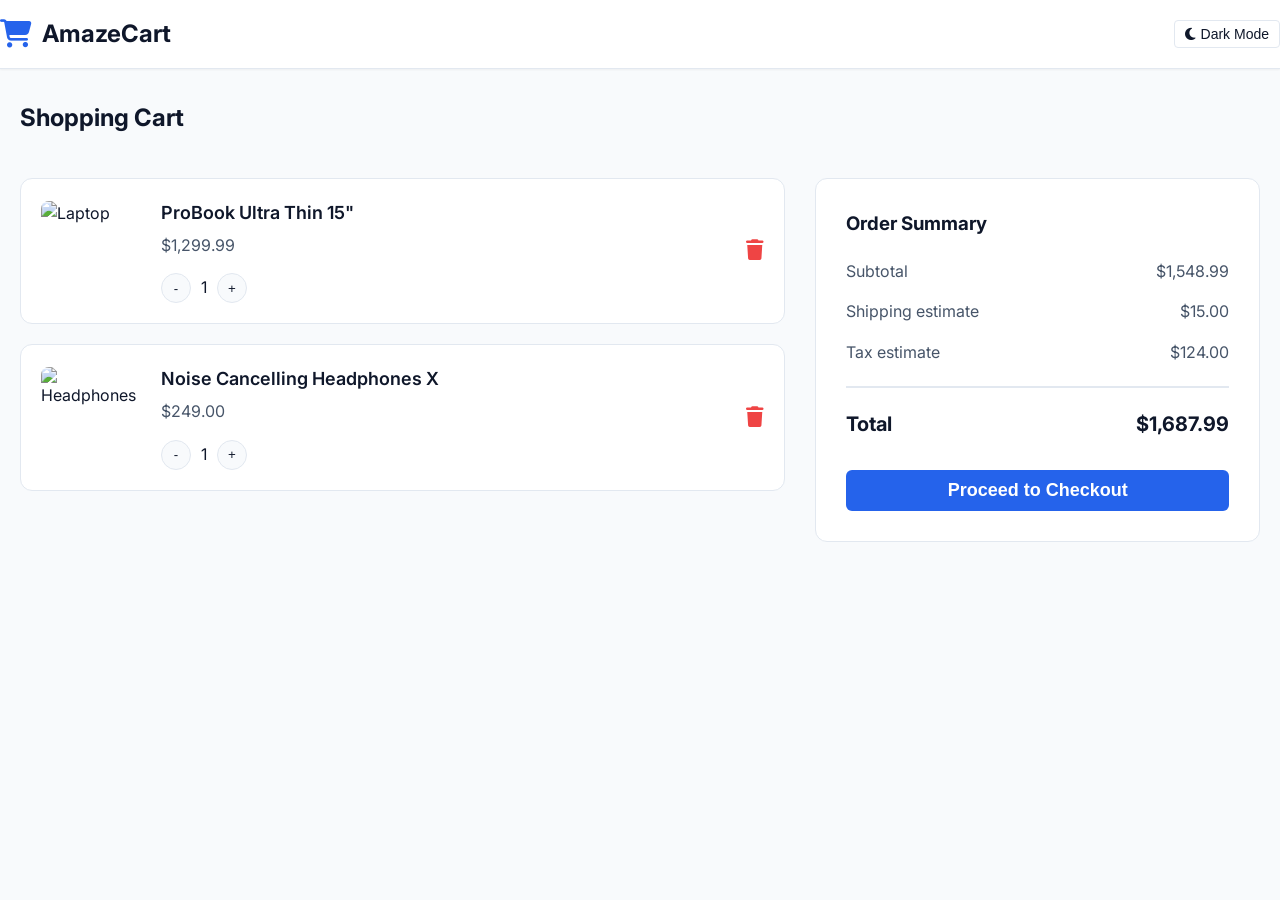
==== cart.html @ 75f3d653 "first commit" ====
<!DOCTYPE html>
<html lang="en" data-theme="light">
<head>
  <meta charset="UTF-8">
  <meta name="viewport" content="width=device-width, initial-scale=1.0">
  <title>Shopping Cart - AmazeCart</title>
  
  <link rel="stylesheet" href="https://cdnjs.cloudflare.com/ajax/libs/font-awesome/6.4.0/css/all.min.css">
  <link rel="stylesheet" href="styles/main.css">
  <style>
    .cart-container {
      display: flex;
      gap: 30px;
      margin-top: 40px;
      margin-bottom: 60px;
    }
    
    .cart-items {
      flex: 2;
    }
    
    .cart-summary {
      flex: 1;
      background: var(--surface-color);
      padding: 30px;
      border-radius: 12px;
      border: 1px solid var(--border-color);
      height: fit-content;
      position: sticky;
      top: 100px;
    }
    
    .cart-item {
      display: flex;
      gap: 20px;
      padding: 20px;
      background: var(--surface-color);
      border-radius: 12px;
      border: 1px solid var(--border-color);
      margin-bottom: 20px;
      align-items: center;
    }
    
    .cart-item img {
      width: 100px;
      height: 100px;
      object-fit: cover;
      border-radius: 8px;
    }
    
    .cart-item-details {
      flex: 1;
    }
    
    .cart-item-title {
      font-size: 18px;
      font-weight: 600;
      margin-bottom: 5px;
    }
    
    .cart-item-price {
      font-size: 16px;
      color: var(--text-secondary);
      margin-bottom: 15px;
    }
    
    .qty-controls {
      display: flex;
      align-items: center;
      gap: 10px;
    }
    
    .qty-btn {
      width: 30px;
      height: 30px;
      border-radius: 50%;
      border: 1px solid var(--border-color);
      background: var(--bg-color);
      cursor: pointer;
      display: flex;
      align-items: center;
      justify-content: center;
      color: var(--text-primary);
    }
    
    .remove-btn {
      color: var(--error-color);
      background: none;
      border: none;
      cursor: pointer;
      font-size: 20px;
    }
    
    .summary-row {
      display: flex;
      justify-content: space-between;
      margin-bottom: 15px;
      color: var(--text-secondary);
    }
    
    .summary-total {
      display: flex;
      justify-content: space-between;
      margin-top: 20px;
      padding-top: 20px;
      border-top: 2px solid var(--border-color);
      font-size: 20px;
      font-weight: bold;
      color: var(--text-primary);
    }
    
  </style>
</head>
<body>

  <header>
    <div class="container top-bar">
      <a href="index.html" class="logo">
        <i class="fas fa-shopping-cart"></i>
        <span>AmazeCart</span>
      </a>
      
      <div class="nav-icons">
        <div class="controls">
          <button id="theme-toggle" class="theme-toggle">
            <i class="fas fa-moon"></i> Dark Mode
          </button>
        </div>
      </div>
    </div>
  </header>

  <main class="container">
    <h2 style="margin-top: 30px;">Shopping Cart</h2>
    
    <div class="cart-container">
      <div class="cart-items">
        
        <div class="cart-item">
          <img src="https://images.unsplash.com/photo-1611186871348-b1ce696e52c9?auto=format&fit=crop&q=80&w=200" alt="Laptop">
          <div class="cart-item-details">
            <div class="cart-item-title">ProBook Ultra Thin 15"</div>
            <div class="cart-item-price">$1,299.99</div>
            <div class="qty-controls">
              <button class="qty-btn">-</button>
              <span>1</span>
              <button class="qty-btn">+</button>
            </div>
          </div>
          <button class="remove-btn" title="Remove Item"><i class="fas fa-trash"></i></button>
        </div>

        <div class="cart-item">
          <img src="https://images.unsplash.com/photo-1505740420928-5e560c06d30e?auto=format&fit=crop&q=80&w=200" alt="Headphones">
          <div class="cart-item-details">
            <div class="cart-item-title">Noise Cancelling Headphones X</div>
            <div class="cart-item-price">$249.00</div>
            <div class="qty-controls">
              <button class="qty-btn">-</button>
              <span>1</span>
              <button class="qty-btn">+</button>
            </div>
          </div>
          <button class="remove-btn" title="Remove Item"><i class="fas fa-trash"></i></button>
        </div>

      </div>

      <div class="cart-summary">
        <h3 style="margin-bottom: 20px;">Order Summary</h3>
        <div class="summary-row">
          <span>Subtotal</span>
          <span>$1,548.99</span>
        </div>
        <div class="summary-row">
          <span>Shipping estimate</span>
          <span>$15.00</span>
        </div>
        <div class="summary-row">
          <span>Tax estimate</span>
          <span>$124.00</span>
        </div>
        
        <div class="summary-total">
          <span>Total</span>
          <span>$1,687.99</span>
        </div>
        
        <button class="btn btn-primary" style="width: 100%; margin-top: 30px; font-size: 18px;">Proceed to Checkout</button>
      </div>
    </div>
  </main>

  <script src="scripts/main.js"></script>
</body>
</html>
---- styles/main.css ----
@import url('https://fonts.googleapis.com/css2?family=Inter:wght@300;400;500;600;700&display=swap');

:root {
  /* Default Light Theme (Theme 1) */
  --bg-color: #f8fafc;
  --surface-color: #ffffff;
  --text-primary: #0f172a;
  --text-secondary: #475569;
  --accent-primary: #2563eb;
  --accent-hover: #1d4ed8;
  --accent-secondary: #f59e0b;
  --border-color: #e2e8f0;
  --success-color: #10b981;
  --error-color: #ef4444;
  --shadow-sm: 0 1px 2px 0 rgba(0, 0, 0, 0.05);
  --shadow-md: 0 4px 6px -1px rgba(0, 0, 0, 0.1), 0 2px 4px -1px rgba(0, 0, 0, 0.06);
  --shadow-lg: 0 10px 15px -3px rgba(0, 0, 0, 0.1), 0 4px 6px -2px rgba(0, 0, 0, 0.05);
  --transition-speed: 0.3s;
  --layout-container-width: 1280px;
}

[data-theme="dark"] {
  /* Dark Theme (Theme 2) */
  --bg-color: #0f172a;
  --surface-color: #1e293b;
  --text-primary: #f8fafc;
  --text-secondary: #94a3b8;
  --accent-primary: #3b82f6;
  --accent-hover: #60a5fa;
  --accent-secondary: #fbbf24;
  --border-color: #334155;
  --shadow-sm: 0 1px 2px 0 rgba(0,0,0,0.5);
  --shadow-md: 0 4px 6px -1px rgba(0,0,0,0.5), 0 2px 4px -1px rgba(0,0,0,0.3);
  --shadow-lg: 0 10px 15px -3px rgba(0,0,0,0.5), 0 4px 6px -2px rgba(0,0,0,0.3);
}

* {
  margin: 0;
  padding: 0;
  box-sizing: border-box;
}

body {
  font-family: 'Inter', sans-serif;
  background-color: var(--bg-color);
  color: var(--text-primary);
  line-height: 1.6;
  transition: background-color var(--transition-speed) ease, color var(--transition-speed) ease;
}

a {
  text-decoration: none;
  color: var(--accent-primary);
  transition: color 0.2s ease;
}

a:hover {
  color: var(--accent-hover);
}

ul {
  list-style: none;
}

.container {
  max-width: var(--layout-container-width);
  margin: 0 auto;
  padding: 0 20px;
}

/* Header */
header {
  background-color: var(--surface-color);
  border-bottom: 1px solid var(--border-color);
  position: sticky;
  top: 0;
  z-index: 100;
  box-shadow: var(--shadow-sm);
  transition: background-color var(--transition-speed), border-color var(--transition-speed);
}

.top-bar {
  display: flex;
  justify-content: space-between;
  align-items: center;
  padding: 15px 0;
}

.logo {
  font-size: 24px;
  font-weight: 700;
  color: var(--text-primary);
  display: flex;
  align-items: center;
  gap: 10px;
}

.logo i {
  color: var(--accent-primary);
  font-size: 28px;
}

.search-bar {
  display: flex;
  flex: 1;
  max-width: 500px;
  margin: 0 40px;
}

.search-bar input {
  width: 100%;
  padding: 10px 15px;
  border: 1px solid var(--border-color);
  border-right: none;
  border-radius: 4px 0 0 4px;
  background-color: var(--bg-color);
  color: var(--text-primary);
  outline: none;
}

.search-bar button {
  padding: 10px 20px;
  background-color: var(--accent-secondary);
  border: 1px solid var(--accent-secondary);
  border-radius: 0 4px 4px 0;
  color: #fff;
  cursor: pointer;
  transition: background-color 0.2s;
}

.search-bar button:hover {
  background-color: #d97706;
}

.nav-icons {
  display: flex;
  gap: 20px;
  align-items: center;
}

.nav-icon {
  color: var(--text-primary);
  font-size: 20px;
  position: relative;
  cursor: pointer;
}

.nav-icon .badge {
  position: absolute;
  top: -8px;
  right: -8px;
  background-color: var(--error-color);
  color: white;
  font-size: 10px;
  font-weight: bold;
  padding: 2px 6px;
  border-radius: 50%;
}

nav.main-nav {
  background-color: var(--bg-color);
  border-bottom: 1px solid var(--border-color);
}

nav.main-nav ul {
  display: flex;
  gap: 30px;
  padding: 10px 0;
}

nav.main-nav a {
  color: var(--text-secondary);
  font-weight: 500;
  font-size: 14px;
}

nav.main-nav a:hover {
  color: var(--accent-primary);
}

/* Theme / Layout Toggle Controls */
.controls {
  display: flex;
  align-items: center;
  gap: 15px;
}

.theme-toggle, .layout-toggle {
  background: none;
  border: 1px solid var(--border-color);
  color: var(--text-primary);
  padding: 5px 10px;
  border-radius: 4px;
  cursor: pointer;
  font-size: 14px;
  display: flex;
  align-items: center;
  gap: 5px;
}

/* Footer */
footer {
  background-color: var(--surface-color);
  padding: 60px 0 20px;
  margin-top: 60px;
  border-top: 1px solid var(--border-color);
}

.footer-grid {
  display: grid;
  grid-template-columns: repeat(auto-fit, minmax(200px, 1fr));
  gap: 40px;
  margin-bottom: 40px;
}

.footer-col h4 {
  margin-bottom: 20px;
  color: var(--text-primary);
}

.footer-col ul li {
  margin-bottom: 10px;
}

.footer-col a {
  color: var(--text-secondary);
}

.footer-col a:hover {
  color: var(--accent-primary);
}

.footer-bottom {
  text-align: center;
  padding-top: 20px;
  border-top: 1px solid var(--border-color);
  color: var(--text-secondary);
  font-size: 14px;
}

/* Buttons */
.btn {
  display: inline-block;
  padding: 10px 24px;
  border-radius: 6px;
  font-weight: 600;
  cursor: pointer;
  text-align: center;
  border: none;
  transition: all 0.2s ease;
}

.btn-primary {
  background-color: var(--accent-primary);
  color: #fff;
}

.btn-primary:hover {
  background-color: var(--accent-hover);
  color: #fff;
}

.btn-secondary {
  background-color: var(--surface-color);
  color: var(--text-primary);
  border: 1px solid var(--border-color);
}

.btn-secondary:hover {
  background-color: var(--bg-color);
}

/* Hero Section */
.hero {
  position: relative;
  height: 500px;
  display: flex;
  align-items: center;
  background: var(--surface-color);
  overflow: hidden;
  margin-top: 20px;
  border-radius: 12px;
  box-shadow: var(--shadow-sm);
}

.hero img.hero-bg {
  position: absolute;
  top: 0;
  left: 0;
  width: 100%;
  height: 100%;
  object-fit: cover;
  z-index: 1;
  opacity: 0.8;
}

.hero-content {
  position: relative;
  z-index: 2;
  padding: 60px;
  max-width: 600px;
  background: rgba(var(--bg-color), 0.8);
  backdrop-filter: blur(5px);
  border-radius: 8px;
  margin-left: 40px;
}

.hero-content h1 {
  font-size: 48px;
  margin-bottom: 20px;
  line-height: 1.2;
}

.hero-content p {
  font-size: 18px;
  margin-bottom: 30px;
  color: var(--text-secondary);
}

/* Section Titles */
.section-title {
  font-size: 28px;
  margin: 40px 0 20px;
  color: var(--text-primary);
  display: flex;
  justify-content: space-between;
  align-items: center;
}

/* Product Grid */
.product-grid {
  display: grid;
  grid-template-columns: repeat(auto-fill, minmax(250px, 1fr));
  gap: 30px;
}

/* Product Card */
.product-card {
  background-color: var(--surface-color);
  border-radius: 12px;
  overflow: hidden;
  box-shadow: var(--shadow-sm);
  transition: transform var(--transition-speed), box-shadow var(--transition-speed);
  border: 1px solid var(--border-color);
  display: flex;
  flex-direction: column;
}

.product-card:hover {
  transform: translateY(-5px);
  box-shadow: var(--shadow-lg);
}

.product-card-img {
  width: 100%;
  height: 200px;
  object-fit: cover;
  border-bottom: 1px solid var(--border-color);
}

.product-card-body {
  padding: 20px;
  flex: 1;
  display: flex;
  flex-direction: column;
}

.product-category {
  font-size: 12px;
  text-transform: uppercase;
  color: var(--text-secondary);
  letter-spacing: 1px;
  margin-bottom: 8px;
}

.product-title {
  font-size: 16px;
  font-weight: 600;
  margin-bottom: 10px;
  color: var(--text-primary);
}

.product-rating {
  color: var(--accent-secondary);
  font-size: 14px;
  margin-bottom: 15px;
}

.product-price-row {
  display: flex;
  justify-content: space-between;
  align-items: center;
  margin-top: auto;
}

.product-price {
  font-size: 20px;
  font-weight: 700;
  color: var(--text-primary);
}

.add-to-cart-btn {
  background: none;
  border: none;
  color: var(--accent-primary);
  font-size: 20px;
  cursor: pointer;
  transition: transform 0.2s;
}

.add-to-cart-btn:hover {
  transform: scale(1.1);
}

/* List View Layout for Products */
.product-list-layout {
  display: flex;
  flex-direction: column;
  gap: 20px;
}

.product-list-layout .product-card {
  flex-direction: row;
  height: 200px;
}

.product-list-layout .product-card-img {
  width: 250px;
  height: 100%;
  border-bottom: none;
  border-right: 1px solid var(--border-color);
}

.product-list-layout .product-card-body {
  justify-content: center;
}

/* Custom Alternative Theme Layout Classes */
body.layout-alternative .container {
  max-width: 100%;
  padding: 0 40px;
}
body.layout-alternative header .container {
  flex-direction: column;
}
body.layout-alternative .search-bar {
  margin: 15px 0;
  max-width: 100%;
}
body.layout-alternative nav.main-nav ul {
  justify-content: center;
}

/* Badges */
.badge-discount {
  position: absolute;
  top: 10px;
  left: 10px;
  background: var(--error-color);
  color: white;
  padding: 4px 8px;
  border-radius: 4px;
  font-size: 12px;
  font-weight: bold;
}

/* Comparison Feature */
.compare-label {
  display: flex;
  align-items: center;
  gap: 5px;
  font-size: 14px;
  color: var(--text-secondary);
  margin-top: 10px;
  cursor: pointer;
}

.compare-checkbox {
  accent-color: var(--accent-primary);
  width: 16px;
  height: 16px;
  cursor: pointer;
}

.compare-bar {
  position: fixed;
  bottom: -100%;
  left: 0;
  width: 100%;
  background: var(--surface-color);
  box-shadow: 0 -4px 10px rgba(0,0,0,0.1);
  padding: 15px 20px;
  display: flex;
  justify-content: space-between;
  align-items: center;
  transition: bottom 0.3s ease;
  z-index: 1000;
  border-top: 1px solid var(--border-color);
}

.compare-bar.active {
  bottom: 0;
}

.compare-bar-content {
  display: flex;
  gap: 15px;
  align-items: center;
  flex: 1;
  overflow-x: auto;
}

.compare-item-preview {
  position: relative;
  width: 50px;
  height: 50px;
  border-radius: 4px;
  border: 1px solid var(--border-color);
  overflow: hidden;
}

.compare-item-preview img {
  width: 100%;
  height: 100%;
  object-fit: cover;
}

.remove-compare-item {
  position: absolute;
  top: 0;
  right: 0;
  background: rgba(255, 0, 0, 0.8);
  color: white;
  border: none;
  width: 16px;
  height: 16px;
  font-size: 10px;
  cursor: pointer;
  display: flex;
  align-items: center;
  justify-content: center;
}

.compare-actions {
  display: flex;
  gap: 10px;
  align-items: center;
}

.compare-actions span {
  font-weight: 600;
  margin-right: 15px;
}

/* Comparison Modal */
.compare-modal {
  position: fixed;
  top: 0;
  left: 0;
  width: 100%;
  height: 100%;
  background: rgba(0, 0, 0, 0.5);
  display: flex;
  align-items: center;
  justify-content: center;
  z-index: 2000;
  opacity: 0;
  pointer-events: none;
  transition: opacity 0.3s;
}

.compare-modal.active {
  opacity: 1;
  pointer-events: auto;
}

.compare-modal-content {
  background: var(--surface-color);
  width: 90%;
  max-width: 1000px;
  max-height: 90vh;
  border-radius: 12px;
  padding: 30px;
  overflow-y: auto;
  position: relative;
  box-shadow: var(--shadow-lg);
}

.close-modal {
  position: absolute;
  top: 15px;
  right: 15px;
  background: none;
  border: none;
  font-size: 24px;
  color: var(--text-secondary);
  cursor: pointer;
}

.close-modal:hover {
  color: var(--error-color);
}

.compare-table {
  width: 100%;
  border-collapse: collapse;
  margin-top: 20px;
}

.compare-table th, .compare-table td {
  border: 1px solid var(--border-color);
  padding: 15px;
  text-align: center;
}

.compare-table th {
  background: var(--bg-color);
  font-weight: 600;
  width: 150px;
  text-align: left;
}

.compare-table img {
  width: 150px;
  height: 150px;
  object-fit: cover;
  border-radius: 8px;
  margin-bottom: 10px;
}
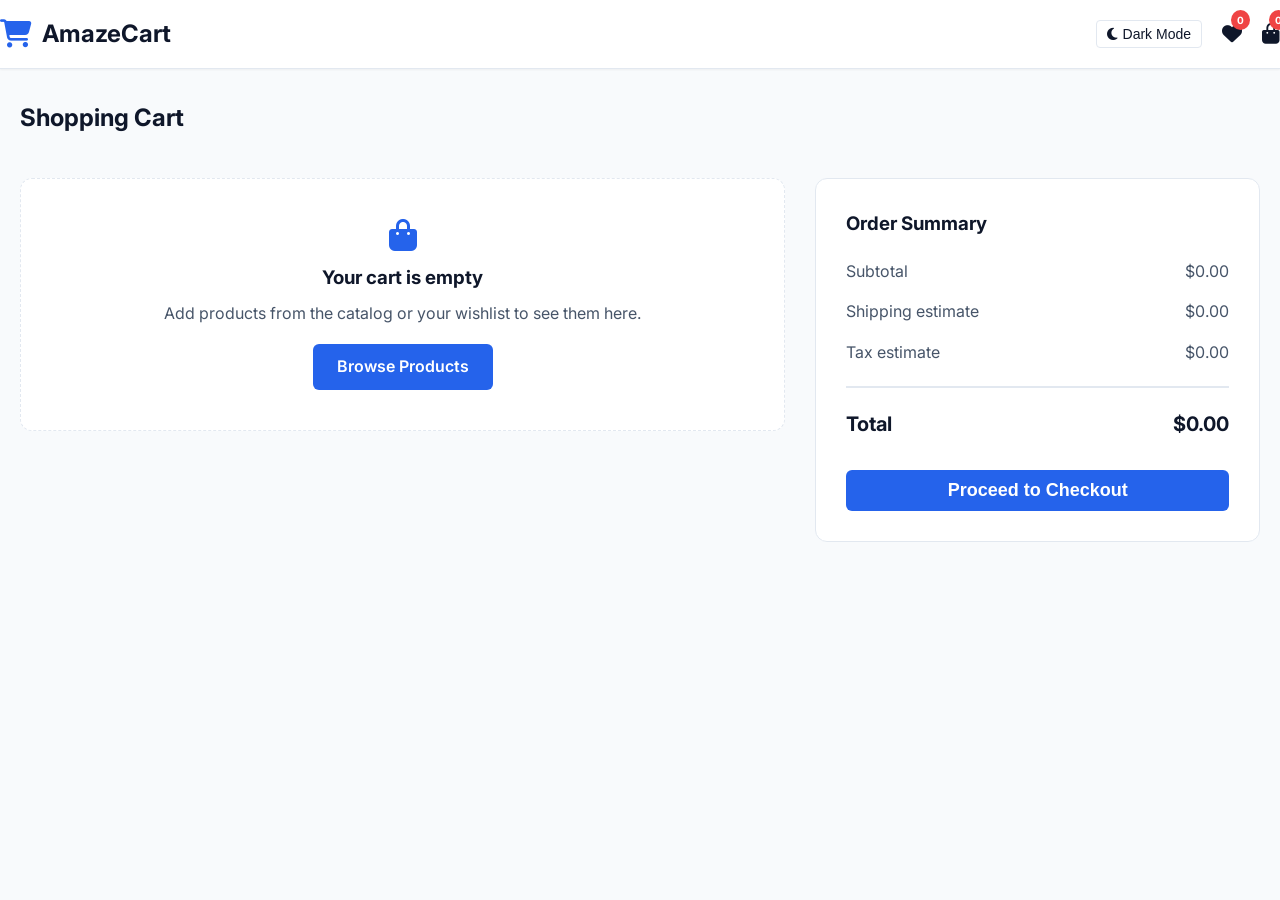
==== commit e7c83149: "Done" ====
--- a/cart.html
+++ b/cart.html
@@ -63,7 +63,15 @@
       color: var(--text-secondary);
       margin-bottom: 15px;
     }
-    
+
+    .cart-item-meta {
+      color: var(--text-secondary);
+      font-size: 13px;
+      text-transform: uppercase;
+      letter-spacing: 0.05em;
+      margin-bottom: 10px;
+    }
+
     .qty-controls {
       display: flex;
       align-items: center;
@@ -108,6 +116,14 @@
       font-weight: bold;
       color: var(--text-primary);
     }
+
+    .cart-item-actions {
+      display: flex;
+      align-items: center;
+      justify-content: space-between;
+      gap: 14px;
+      flex-wrap: wrap;
+    }
     
   </style>
 </head>
@@ -126,6 +142,14 @@
             <i class="fas fa-moon"></i> Dark Mode
           </button>
         </div>
+        <a href="wishlist.html" class="nav-icon" title="Wishlist">
+          <i class="fas fa-heart"></i>
+          <span class="badge wishlist-count">0</span>
+        </a>
+        <a href="cart.html" class="nav-icon" title="Cart">
+          <i class="fas fa-shopping-bag"></i>
+          <span class="badge cart-count">0</span>
+        </a>
       </div>
     </div>
   </header>
@@ -135,58 +159,36 @@
     
     <div class="cart-container">
       <div class="cart-items">
-        
-        <div class="cart-item">
-          <img src="https://images.unsplash.com/photo-1611186871348-b1ce696e52c9?auto=format&fit=crop&q=80&w=200" alt="Laptop">
-          <div class="cart-item-details">
-            <div class="cart-item-title">ProBook Ultra Thin 15"</div>
-            <div class="cart-item-price">$1,299.99</div>
-            <div class="qty-controls">
-              <button class="qty-btn">-</button>
-              <span>1</span>
-              <button class="qty-btn">+</button>
-            </div>
-          </div>
-          <button class="remove-btn" title="Remove Item"><i class="fas fa-trash"></i></button>
+        <div id="cart-items-list"></div>
+        <div id="cart-empty-state" class="empty-state" style="display: none;">
+          <i class="fas fa-shopping-bag"></i>
+          <h3>Your cart is empty</h3>
+          <p>Add products from the catalog or your wishlist to see them here.</p>
+          <a href="products.html" class="btn btn-primary" style="margin-top: 18px;">Browse Products</a>
         </div>
-
-        <div class="cart-item">
-          <img src="https://images.unsplash.com/photo-1505740420928-5e560c06d30e?auto=format&fit=crop&q=80&w=200" alt="Headphones">
-          <div class="cart-item-details">
-            <div class="cart-item-title">Noise Cancelling Headphones X</div>
-            <div class="cart-item-price">$249.00</div>
-            <div class="qty-controls">
-              <button class="qty-btn">-</button>
-              <span>1</span>
-              <button class="qty-btn">+</button>
-            </div>
-          </div>
-          <button class="remove-btn" title="Remove Item"><i class="fas fa-trash"></i></button>
-        </div>
-
       </div>
 
       <div class="cart-summary">
         <h3 style="margin-bottom: 20px;">Order Summary</h3>
         <div class="summary-row">
           <span>Subtotal</span>
-          <span>$1,548.99</span>
+          <span id="cart-subtotal">$0.00</span>
         </div>
         <div class="summary-row">
           <span>Shipping estimate</span>
-          <span>$15.00</span>
+          <span id="cart-shipping">$0.00</span>
         </div>
         <div class="summary-row">
           <span>Tax estimate</span>
-          <span>$124.00</span>
+          <span id="cart-tax">$0.00</span>
         </div>
         
         <div class="summary-total">
           <span>Total</span>
-          <span>$1,687.99</span>
+          <span id="cart-total">$0.00</span>
         </div>
         
-        <button class="btn btn-primary" style="width: 100%; margin-top: 30px; font-size: 18px;">Proceed to Checkout</button>
+        <button id="checkout-btn" class="btn btn-primary" style="width: 100%; margin-top: 30px; font-size: 18px;">Proceed to Checkout</button>
       </div>
     </div>
   </main>
--- a/styles/main.css
+++ b/styles/main.css
@@ -393,6 +393,12 @@
   margin-top: auto;
 }
 
+.product-quick-actions {
+  display: flex;
+  align-items: center;
+  gap: 10px;
+}
+
 .product-price {
   font-size: 20px;
   font-weight: 700;
@@ -410,6 +416,28 @@
 
 .add-to-cart-btn:hover {
   transform: scale(1.1);
+}
+
+.wishlist-toggle-btn {
+  width: 40px;
+  height: 40px;
+  border: 1px solid var(--border-color);
+  border-radius: 50%;
+  background: var(--surface-color);
+  color: var(--text-secondary);
+  cursor: pointer;
+  transition: all 0.2s ease;
+}
+
+.wishlist-toggle-btn:hover,
+.wishlist-toggle-btn.is-active,
+.wishlist-detail-btn.is-active {
+  color: var(--error-color);
+  border-color: rgba(239, 68, 68, 0.35);
+}
+
+.wishlist-detail-btn {
+  min-width: 220px;
 }
 
 /* List View Layout for Products */
@@ -628,3 +656,76 @@
   margin-bottom: 10px;
 }
 
+.empty-state {
+  background: var(--surface-color);
+  border: 1px dashed var(--border-color);
+  border-radius: 12px;
+  padding: 40px 24px;
+  text-align: center;
+  color: var(--text-secondary);
+}
+
+.empty-state i {
+  font-size: 32px;
+  color: var(--accent-primary);
+  margin-bottom: 12px;
+}
+
+.empty-state h3 {
+  color: var(--text-primary);
+  margin-bottom: 8px;
+}
+
+.link-btn {
+  background: none;
+  border: none;
+  color: var(--accent-primary);
+  cursor: pointer;
+  font: inherit;
+  padding: 0;
+}
+
+.link-btn:hover {
+  color: var(--accent-hover);
+}
+
+.wishlist-grid {
+  display: grid;
+  grid-template-columns: repeat(auto-fit, minmax(260px, 1fr));
+  gap: 24px;
+}
+
+.wishlist-card {
+  background: var(--surface-color);
+  border: 1px solid var(--border-color);
+  border-radius: 12px;
+  overflow: hidden;
+  box-shadow: var(--shadow-sm);
+}
+
+.wishlist-card-img {
+  width: 100%;
+  height: 220px;
+  object-fit: cover;
+  border-bottom: 1px solid var(--border-color);
+}
+
+.wishlist-card-body {
+  padding: 20px;
+}
+
+.wishlist-card-price {
+  font-size: 22px;
+  font-weight: 700;
+  margin: 16px 0;
+}
+
+.wishlist-card-actions {
+  display: flex;
+  flex-direction: column;
+  gap: 10px;
+}
+
+.wishlist-remove-btn {
+  color: var(--error-color);
+}
